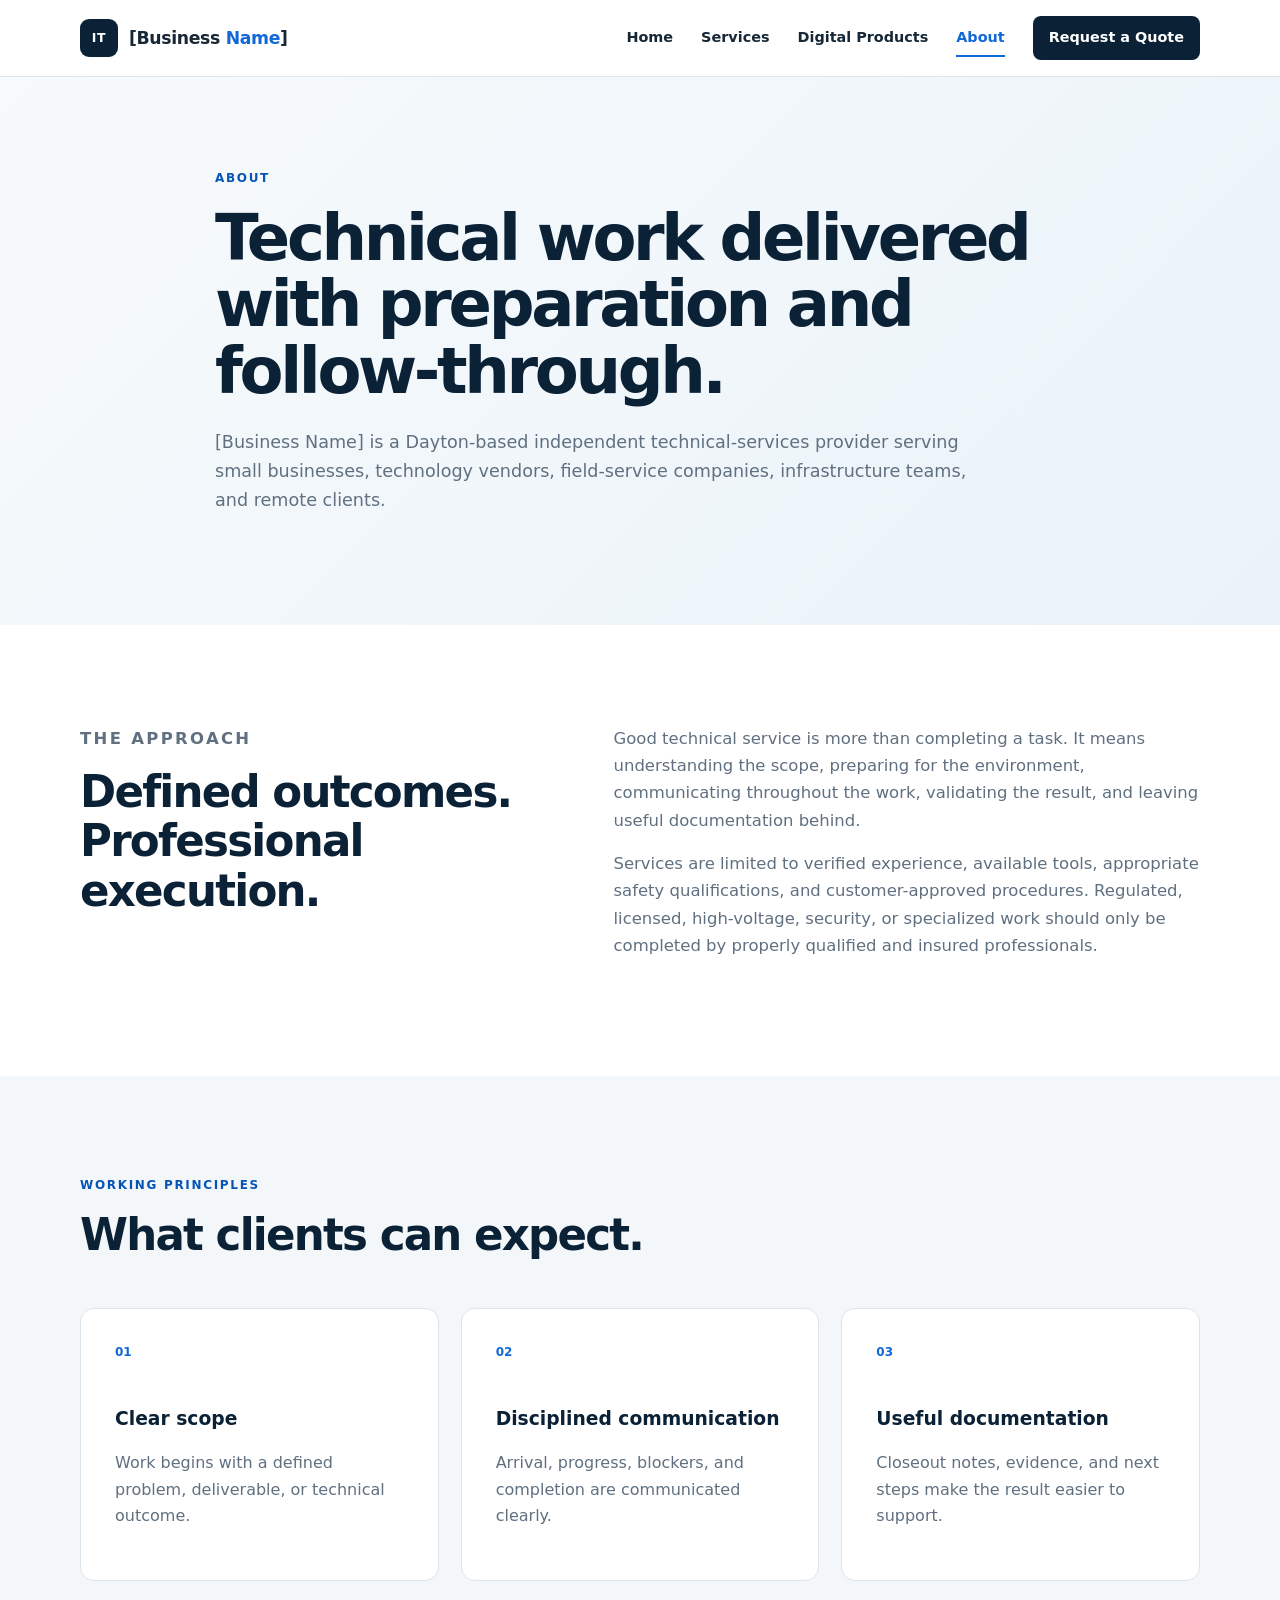
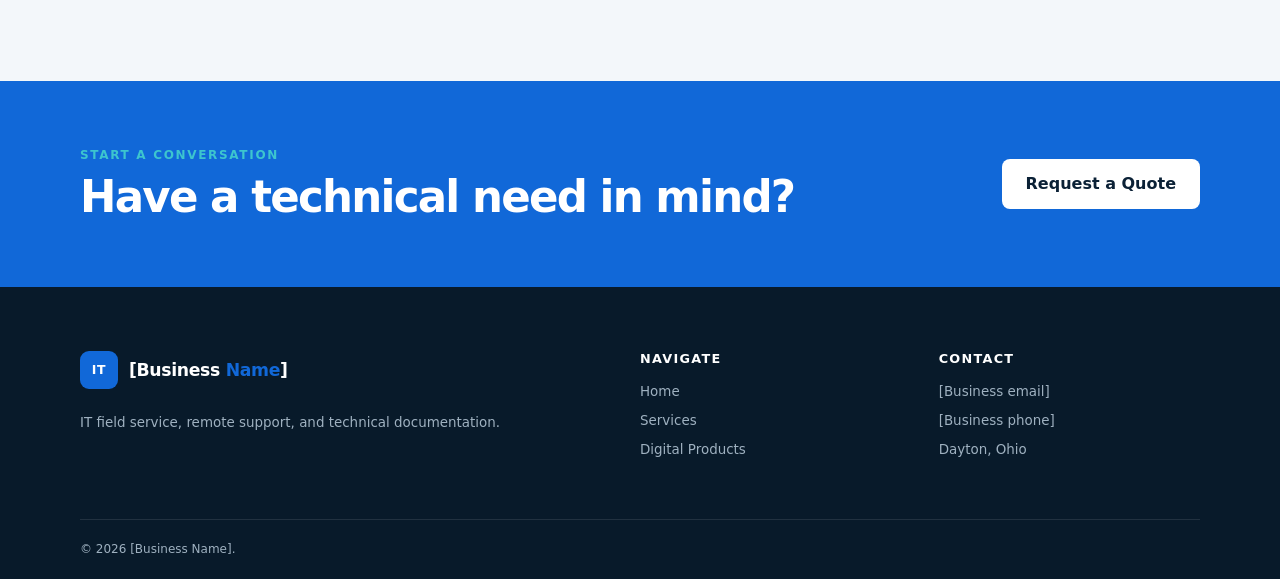
==== about.html @ 68d46cc5 "Initial Laponta Tech Services website" ====
<!doctype html><html lang="en"><head><meta charset="utf-8"><meta name="viewport" content="width=device-width,initial-scale=1"><meta name="description" content="About a Dayton-based technical services provider focused on reliable execution and clear documentation."><title>About | [Business Name]</title>
  <meta property="og:title" content="About | [Business Name]">
  <meta property="og:description" content="About a Dayton-based technical services provider focused on reliable execution and clear documentation.">
  <meta property="og:type" content="website">
  <meta property="og:locale" content="en_US">
  <link rel="icon" href="favicon.svg" type="image/svg+xml"><link rel="stylesheet" href="styles.css"></head><body>
<header class="site-header"><div class="container nav-wrap"><a class="brand" href="index.html"><span class="brand-mark">IT</span><span>[Business <strong>Name</strong>]</span></a><button class="menu-toggle" type="button" aria-expanded="false" aria-controls="main-nav"><span class="sr-only">Toggle navigation</span><span></span><span></span><span></span></button><nav id="main-nav" class="main-nav"><a href="index.html">Home</a><a href="services.html">Services</a><a href="products.html">Digital Products</a><a class="active" href="about.html">About</a><a class="nav-cta" href="contact.html">Request a Quote</a></nav></div></header>
<main><section class="page-hero"><div class="container narrow"><p class="eyebrow">About</p><h1>Technical work delivered with preparation and follow-through.</h1><p>[Business Name] is a Dayton-based independent technical-services provider serving small businesses, technology vendors, field-service companies, infrastructure teams, and remote clients.</p></div></section>
<section class="section"><div class="container split about-copy"><div><p class="eyebrow">The approach</p><h2>Defined outcomes. Professional execution.</h2></div><div><p>Good technical service is more than completing a task. It means understanding the scope, preparing for the environment, communicating throughout the work, validating the result, and leaving useful documentation behind.</p><p>Services are limited to verified experience, available tools, appropriate safety qualifications, and customer-approved procedures. Regulated, licensed, high-voltage, security, or specialized work should only be completed by properly qualified and insured professionals.</p></div></div></section>
<section class="section soft"><div class="container"><div class="section-heading"><div><p class="eyebrow">Working principles</p><h2>What clients can expect.</h2></div></div><div class="card-grid three"><article class="principle"><span>01</span><h3>Clear scope</h3><p>Work begins with a defined problem, deliverable, or technical outcome.</p></article><article class="principle"><span>02</span><h3>Disciplined communication</h3><p>Arrival, progress, blockers, and completion are communicated clearly.</p></article><article class="principle"><span>03</span><h3>Useful documentation</h3><p>Closeout notes, evidence, and next steps make the result easier to support.</p></article></div></div></section>
<section class="cta"><div class="container"><div><p class="eyebrow light">Start a conversation</p><h2>Have a technical need in mind?</h2></div><a class="button white" href="contact.html">Request a Quote</a></div></section></main>
<footer class="site-footer"><div class="container footer-grid"><div><a class="brand footer-brand" href="index.html"><span class="brand-mark">IT</span><span>[Business <strong>Name</strong>]</span></a><p>IT field service, remote support, and technical documentation.</p></div><div><h3>Navigate</h3><a href="index.html">Home</a><a href="services.html">Services</a><a href="products.html">Digital Products</a></div><div><h3>Contact</h3><p>[Business email]</p><p>[Business phone]</p><p>Dayton, Ohio</p></div></div><div class="container copyright">© <span id="year"></span> [Business Name].</div></footer><script src="script.js"></script></body></html>
---- styles.css ----
:root{--navy:#0b2136;--navy2:#123753;--blue:#1168d8;--blue2:#0754b5;--cyan:#3dc5ce;--ink:#172735;--muted:#607080;--line:#dce5ec;--soft:#f3f7fa;--white:#fff;--radius:14px;--shadow:0 18px 50px rgba(11,33,54,.12)}
*{box-sizing:border-box}html{scroll-behavior:smooth}body{margin:0;color:var(--ink);background:#fff;font-family:Inter,ui-sans-serif,system-ui,-apple-system,BlinkMacSystemFont,"Segoe UI",sans-serif;line-height:1.65;-webkit-font-smoothing:antialiased}body.menu-open{overflow:hidden}a{color:inherit;text-decoration:none}p,h1,h2,h3{margin-top:0}.container{width:min(1120px,calc(100% - 40px));margin-inline:auto}.narrow{max-width:850px}.sr-only{position:absolute;width:1px;height:1px;padding:0;margin:-1px;overflow:hidden;clip:rect(0,0,0,0);white-space:nowrap;border:0}.section{padding:100px 0}.soft{background:var(--soft)}
.site-header{position:sticky;top:0;z-index:100;background:rgba(255,255,255,.95);border-bottom:1px solid rgba(220,229,236,.9);backdrop-filter:blur(12px)}.nav-wrap{min-height:76px;display:flex;align-items:center;justify-content:space-between}.brand{display:inline-flex;align-items:center;gap:11px;font-size:1.08rem;font-weight:750;letter-spacing:-.02em}.brand strong{color:var(--blue)}.brand-mark{display:grid;place-items:center;width:38px;height:38px;color:#fff;background:var(--navy);border-radius:9px;font-size:.78rem;letter-spacing:.06em}.main-nav{display:flex;align-items:center;gap:28px;font-size:.9rem;font-weight:650}.main-nav a:hover,.main-nav a.active:not(.nav-cta){color:var(--blue)}.main-nav a.active:not(.nav-cta){box-shadow:0 2px var(--blue);padding-block:5px}.nav-cta{padding:10px 16px;color:#fff;background:var(--navy);border-radius:8px}.nav-cta:hover,.nav-cta.active{color:#fff;background:var(--blue)}.menu-toggle{display:none;width:44px;height:44px;padding:10px;background:transparent;border:0;cursor:pointer}.menu-toggle span:not(.sr-only){display:block;width:23px;height:2px;margin:5px auto;background:var(--navy);transition:.2s}
.hero{position:relative;overflow:hidden;padding:112px 0;background:linear-gradient(135deg,#f7fafc,#eaf3f9)}.hero:after{content:"";position:absolute;right:-170px;top:-250px;width:650px;height:650px;border:100px solid rgba(17,104,216,.07);border-radius:50%}.hero-grid{position:relative;z-index:1;display:grid;grid-template-columns:1.35fr .65fr;gap:75px;align-items:center}.eyebrow{margin-bottom:16px;color:var(--blue2);font-size:.75rem;font-weight:800;letter-spacing:.14em;text-transform:uppercase}.eyebrow.light{color:var(--cyan)}h1{margin-bottom:24px;color:var(--navy);font-size:clamp(2.8rem,5.3vw,4.9rem);line-height:1.04;letter-spacing:-.052em}h2{margin-bottom:18px;color:var(--navy);font-size:clamp(2rem,3.4vw,3rem);line-height:1.13;letter-spacing:-.04em}h3{color:var(--navy);line-height:1.3}.hero-text,.lead{color:var(--muted);font-size:1.1rem}.hero-text{max-width:720px;margin-bottom:32px}.button-row{display:flex;flex-wrap:wrap;gap:12px}.button{display:inline-flex;align-items:center;justify-content:center;min-height:50px;padding:0 23px;border:1px solid transparent;border-radius:8px;font:inherit;font-weight:750;cursor:pointer;transition:transform .2s,background .2s}.button:hover{transform:translateY(-2px)}.button.primary{color:#fff;background:var(--blue)}.button.primary:hover{background:var(--blue2)}.button.secondary{background:#fff;border-color:var(--line)}.button.white{color:var(--navy);background:#fff}.button.full{width:100%}.hero-panel{padding:30px;background:#fff;border:1px solid var(--line);border-radius:var(--radius);box-shadow:var(--shadow)}.hero-panel h2{font-size:1.65rem}.availability{display:flex;align-items:center;gap:9px;color:var(--muted);font-size:.78rem;font-weight:700}.availability i{width:9px;height:9px;background:#26bd72;border-radius:50%;box-shadow:0 0 0 5px rgba(38,189,114,.12)}.check-list{margin:24px 0;padding:20px 0;border-block:1px solid var(--line);list-style:none}.check-list li{margin:9px 0;font-size:.87rem}.check-list li:before{content:"✓";margin-right:9px;color:var(--blue);font-weight:900}.hero-panel>a,.offer-card>a,.text-link,.notice a{color:var(--blue2);font-weight:750;font-size:.9rem}
.section-heading{display:grid;grid-template-columns:1.15fr .85fr;gap:75px;align-items:end;margin-bottom:48px}.section-heading h2{margin-bottom:0}.section-heading>p{margin-bottom:4px;color:var(--muted)}.card-grid{display:grid;gap:22px}.card-grid.three{grid-template-columns:repeat(3,1fr)}.offer-card,.product-card,.principle{padding:34px;background:#fff;border:1px solid var(--line);border-radius:var(--radius)}.offer-card{display:flex;flex-direction:column;min-height:380px}.offer-card.featured{color:#fff;background:var(--navy);border-color:var(--navy);box-shadow:var(--shadow);transform:translateY(-8px)}.offer-card.featured h3{color:#fff}.offer-card.featured p{color:#b8c8d5}.offer-card.featured a{color:var(--cyan)}.card-icon,.principle>span{display:block;margin-bottom:44px;color:var(--blue);font-size:.75rem;font-weight:850}.offer-card h3,.product-card h3{font-size:1.3rem}.offer-card>p{color:var(--muted)}.offer-card .starting{margin-top:auto;padding-top:20px;border-top:1px solid var(--line);font-size:.78rem}.offer-card.featured .starting{border-color:rgba(255,255,255,.15)}.starting strong{display:block;color:var(--navy);font-size:1.15rem}.featured .starting strong{color:#fff}.offer-card>a{margin-top:17px}.split{display:grid;grid-template-columns:.85fr 1.15fr;gap:100px}.audience-list>div{padding:21px 0;border-bottom:1px solid var(--line)}.audience-list strong,.audience-list span{display:block}.audience-list strong{color:var(--navy)}.audience-list span{color:var(--muted);font-size:.88rem}.dark{color:#b8c8d5;background:var(--navy)}.dark h2{color:#fff}.tag-list{display:flex;flex-wrap:wrap;gap:10px;align-content:center}.tag-list span{padding:10px 14px;color:#e5eff6;border:1px solid rgba(255,255,255,.18);border-radius:7px;font-size:.85rem}.area-card{display:grid;grid-template-columns:1fr 1fr;gap:80px;padding:54px;background:var(--soft);border:1px solid var(--line);border-radius:var(--radius)}
.page-hero{padding:92px 0;background:linear-gradient(135deg,#f7fafc,#eaf3f9)}.page-hero h1{font-size:clamp(2.7rem,5vw,4.5rem)}.page-hero p:not(.eyebrow){max-width:760px;color:var(--muted);font-size:1.1rem}.page-hero .button{margin-top:14px}.service-categories article{display:grid;grid-template-columns:70px 1fr;gap:25px;padding:50px 0;border-top:1px solid var(--line)}.service-categories article>span{color:var(--blue);font-size:.78rem;font-weight:850}.service-categories article>div{display:grid;grid-template-columns:.85fr 1.15fr;gap:45px}.service-categories h2{font-size:2rem}.service-categories p{color:var(--muted)}.service-categories ul{margin:0;padding-left:20px}.service-categories li{margin-bottom:8px}.cta{padding:65px 0;color:#fff;background:var(--blue)}.cta .container{display:flex;align-items:center;justify-content:space-between;gap:40px}.cta h2{margin:0;color:#fff}.cta .eyebrow{margin-bottom:8px}.product-card{display:flex;flex-direction:column;min-height:320px}.product-card>span{color:var(--blue);font-size:.72rem;font-weight:800;text-transform:uppercase;letter-spacing:.1em}.product-card p{color:var(--muted)}.product-card strong{margin-top:auto}.product-card button{margin-top:20px;padding:12px;color:var(--muted);background:var(--soft);border:1px solid var(--line);border-radius:7px;font-weight:700}.notice{margin-top:30px;padding:30px;background:var(--soft);border-left:4px solid var(--blue)}.notice p{margin:5px 0}.principle{min-height:240px}.principle p{color:var(--muted)}.about-copy p{color:var(--muted);font-size:1.03rem}
.contact-grid{display:grid;grid-template-columns:.7fr 1.3fr;gap:80px}.contact-info{margin:30px 0}.contact-info>div{padding:15px 0;border-bottom:1px solid var(--line)}.contact-info span,.contact-info strong{display:block}.contact-info span{color:var(--muted);font-size:.7rem;font-weight:700;text-transform:uppercase;letter-spacing:.1em}.small{color:var(--muted);font-size:.76rem}.quote-form{padding:38px;background:var(--soft);border:1px solid var(--line);border-radius:var(--radius)}.form-row{display:grid;grid-template-columns:1fr 1fr;gap:18px}.quote-form label{display:block;margin-bottom:18px;color:var(--navy);font-size:.79rem;font-weight:750}.quote-form input,.quote-form select,.quote-form textarea{width:100%;margin-top:7px;padding:13px 14px;color:var(--ink);background:#fff;border:1px solid #c8d5df;border-radius:7px;font:inherit;font-size:.9rem;outline:none}.quote-form textarea{resize:vertical}.quote-form input:focus,.quote-form select:focus,.quote-form textarea:focus{border-color:var(--blue);box-shadow:0 0 0 3px rgba(17,104,216,.12)}.form-note{margin:12px 0 0;color:var(--muted);font-size:.72rem;text-align:center}
.site-footer{padding-top:64px;color:#9fb1c0;background:#081a2a}.footer-grid{display:grid;grid-template-columns:1.5fr .7fr .8fr;gap:70px;padding-bottom:50px}.footer-brand{margin-bottom:16px;color:#fff}.footer-brand .brand-mark{background:var(--blue)}.footer-grid h3{margin-bottom:13px;color:#fff;font-size:.8rem;text-transform:uppercase;letter-spacing:.1em}.footer-grid a:not(.brand),.footer-grid p{display:block;margin:7px 0;font-size:.84rem}.footer-grid a:not(.brand):hover{color:#fff}.copyright{padding:20px 0;border-top:1px solid rgba(255,255,255,.1);font-size:.75rem}
@media(max-width:850px){.section{padding:76px 0}.menu-toggle{display:block}.main-nav{position:fixed;inset:76px 0 auto;display:grid;gap:0;padding:15px 20px 25px;background:#fff;border-bottom:1px solid var(--line);box-shadow:0 18px 30px rgba(11,33,54,.1);transform:translateY(-140%);opacity:0;visibility:hidden;transition:.25s}.main-nav.open{transform:none;opacity:1;visibility:visible}.main-nav a{padding:13px 5px}.main-nav a.active:not(.nav-cta){box-shadow:none}.main-nav .nav-cta{margin-top:8px;text-align:center}.menu-toggle.active span:nth-child(2){transform:translateY(7px) rotate(45deg)}.menu-toggle.active span:nth-child(3){opacity:0}.menu-toggle.active span:nth-child(4){transform:translateY(-7px) rotate(-45deg)}.hero{padding:76px 0}.hero-grid,.split,.contact-grid{grid-template-columns:1fr;gap:45px}.hero-panel{max-width:600px}.card-grid.three{grid-template-columns:1fr;max-width:620px;margin-inline:auto}.offer-card{min-height:auto}.offer-card.featured{transform:none}.section-heading,.area-card{grid-template-columns:1fr;gap:18px}.service-categories article>div{grid-template-columns:1fr;gap:10px}.footer-grid{grid-template-columns:1.3fr 1fr 1fr;gap:30px}}
@media(max-width:600px){.container{width:min(100% - 28px,1120px)}.section{padding:62px 0}.hero,.page-hero{padding:62px 0}h1{font-size:clamp(2.5rem,12vw,3.4rem)}.button-row{flex-direction:column}.button-row .button{width:100%}.area-card{padding:30px 24px}.service-categories article{grid-template-columns:1fr;gap:12px;padding:38px 0}.cta .container{align-items:flex-start;flex-direction:column}.form-row{grid-template-columns:1fr;gap:0}.quote-form{padding:25px 20px}.footer-grid{grid-template-columns:1fr;gap:28px}.site-footer{padding-top:46px}}
@media(prefers-reduced-motion:reduce){html{scroll-behavior:auto}*,*:before,*:after{transition-duration:.01ms!important}}
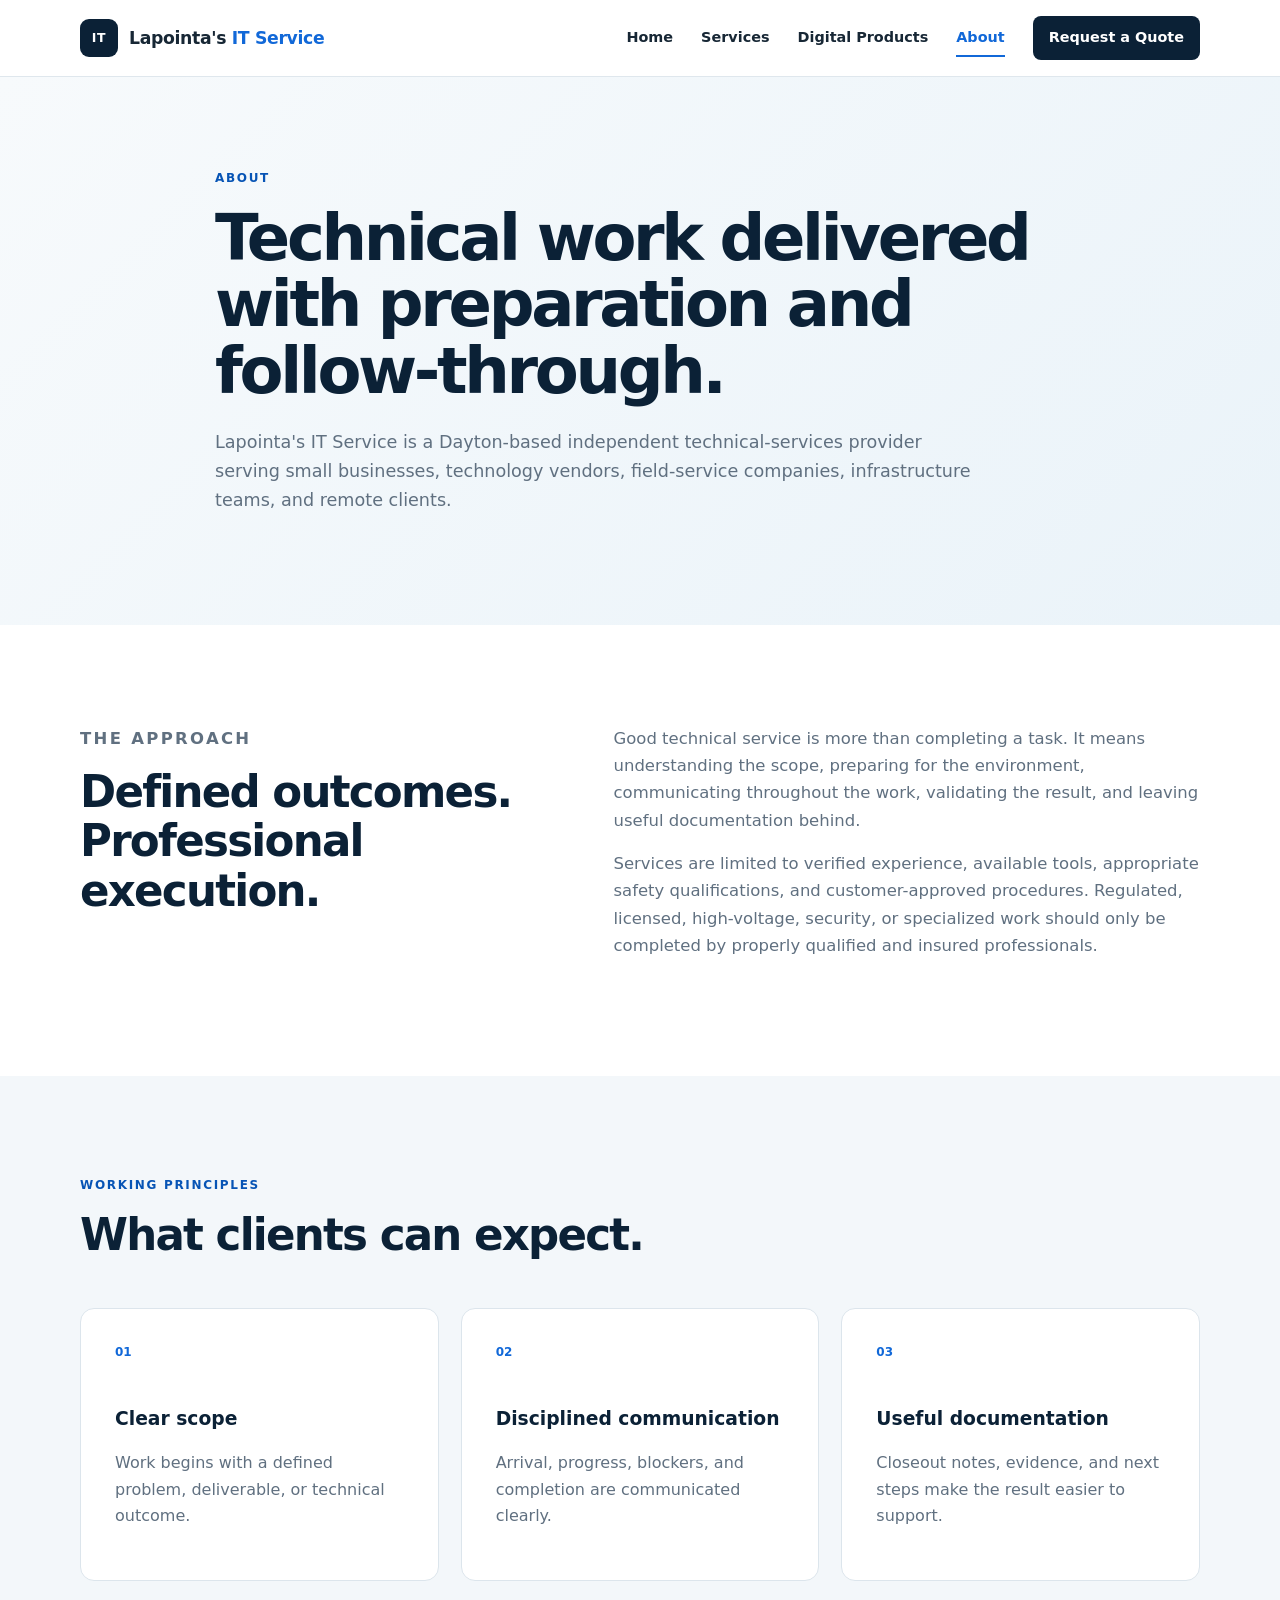
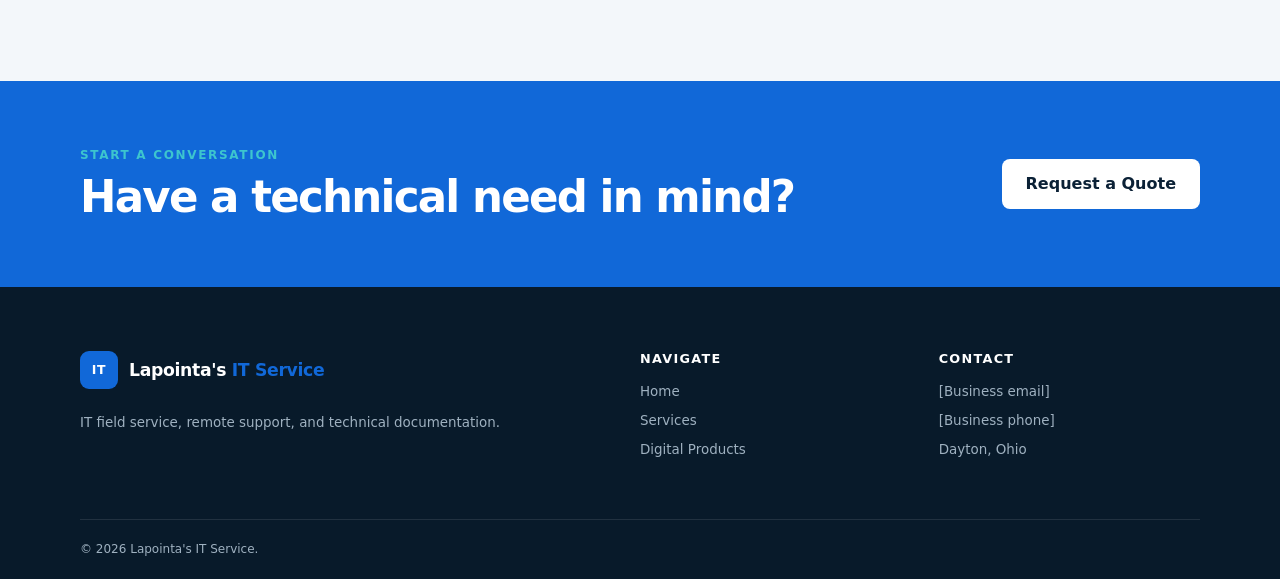
==== commit b99c2613: "Initial website" ====
--- a/about.html
+++ b/about.html
@@ -1,12 +1,12 @@
-<!doctype html><html lang="en"><head><meta charset="utf-8"><meta name="viewport" content="width=device-width,initial-scale=1"><meta name="description" content="About a Dayton-based technical services provider focused on reliable execution and clear documentation."><title>About | [Business Name]</title>
-  <meta property="og:title" content="About | [Business Name]">
+<!doctype html><html lang="en"><head><meta charset="utf-8"><meta name="viewport" content="width=device-width,initial-scale=1"><meta name="description" content="About a Dayton-based technical services provider focused on reliable execution and clear documentation."><title>About | Lapointa's IT Service</title>
+  <meta property="og:title" content="About | Lapointa's IT Service">
   <meta property="og:description" content="About a Dayton-based technical services provider focused on reliable execution and clear documentation.">
   <meta property="og:type" content="website">
   <meta property="og:locale" content="en_US">
   <link rel="icon" href="favicon.svg" type="image/svg+xml"><link rel="stylesheet" href="styles.css"></head><body>
-<header class="site-header"><div class="container nav-wrap"><a class="brand" href="index.html"><span class="brand-mark">IT</span><span>[Business <strong>Name</strong>]</span></a><button class="menu-toggle" type="button" aria-expanded="false" aria-controls="main-nav"><span class="sr-only">Toggle navigation</span><span></span><span></span><span></span></button><nav id="main-nav" class="main-nav"><a href="index.html">Home</a><a href="services.html">Services</a><a href="products.html">Digital Products</a><a class="active" href="about.html">About</a><a class="nav-cta" href="contact.html">Request a Quote</a></nav></div></header>
-<main><section class="page-hero"><div class="container narrow"><p class="eyebrow">About</p><h1>Technical work delivered with preparation and follow-through.</h1><p>[Business Name] is a Dayton-based independent technical-services provider serving small businesses, technology vendors, field-service companies, infrastructure teams, and remote clients.</p></div></section>
+<header class="site-header"><div class="container nav-wrap"><a class="brand" href="index.html"><span class="brand-mark">IT</span><span>Lapointa's <strong>IT Service</strong></span></a><button class="menu-toggle" type="button" aria-expanded="false" aria-controls="main-nav"><span class="sr-only">Toggle navigation</span><span></span><span></span><span></span></button><nav id="main-nav" class="main-nav"><a href="index.html">Home</a><a href="services.html">Services</a><a href="products.html">Digital Products</a><a class="active" href="about.html">About</a><a class="nav-cta" href="contact.html">Request a Quote</a></nav></div></header>
+<main><section class="page-hero"><div class="container narrow"><p class="eyebrow">About</p><h1>Technical work delivered with preparation and follow-through.</h1><p>Lapointa's IT Service is a Dayton-based independent technical-services provider serving small businesses, technology vendors, field-service companies, infrastructure teams, and remote clients.</p></div></section>
 <section class="section"><div class="container split about-copy"><div><p class="eyebrow">The approach</p><h2>Defined outcomes. Professional execution.</h2></div><div><p>Good technical service is more than completing a task. It means understanding the scope, preparing for the environment, communicating throughout the work, validating the result, and leaving useful documentation behind.</p><p>Services are limited to verified experience, available tools, appropriate safety qualifications, and customer-approved procedures. Regulated, licensed, high-voltage, security, or specialized work should only be completed by properly qualified and insured professionals.</p></div></div></section>
 <section class="section soft"><div class="container"><div class="section-heading"><div><p class="eyebrow">Working principles</p><h2>What clients can expect.</h2></div></div><div class="card-grid three"><article class="principle"><span>01</span><h3>Clear scope</h3><p>Work begins with a defined problem, deliverable, or technical outcome.</p></article><article class="principle"><span>02</span><h3>Disciplined communication</h3><p>Arrival, progress, blockers, and completion are communicated clearly.</p></article><article class="principle"><span>03</span><h3>Useful documentation</h3><p>Closeout notes, evidence, and next steps make the result easier to support.</p></article></div></div></section>
 <section class="cta"><div class="container"><div><p class="eyebrow light">Start a conversation</p><h2>Have a technical need in mind?</h2></div><a class="button white" href="contact.html">Request a Quote</a></div></section></main>
-<footer class="site-footer"><div class="container footer-grid"><div><a class="brand footer-brand" href="index.html"><span class="brand-mark">IT</span><span>[Business <strong>Name</strong>]</span></a><p>IT field service, remote support, and technical documentation.</p></div><div><h3>Navigate</h3><a href="index.html">Home</a><a href="services.html">Services</a><a href="products.html">Digital Products</a></div><div><h3>Contact</h3><p>[Business email]</p><p>[Business phone]</p><p>Dayton, Ohio</p></div></div><div class="container copyright">© <span id="year"></span> [Business Name].</div></footer><script src="script.js"></script></body></html>
+<footer class="site-footer"><div class="container footer-grid"><div><a class="brand footer-brand" href="index.html"><span class="brand-mark">IT</span><span>Lapointa's <strong>IT Service</strong></span></a><p>IT field service, remote support, and technical documentation.</p></div><div><h3>Navigate</h3><a href="index.html">Home</a><a href="services.html">Services</a><a href="products.html">Digital Products</a></div><div><h3>Contact</h3><p>[Business email]</p><p>[Business phone]</p><p>Dayton, Ohio</p></div></div><div class="container copyright">© <span id="year"></span> Lapointa's IT Service.</div></footer><script src="script.js"></script></body></html>
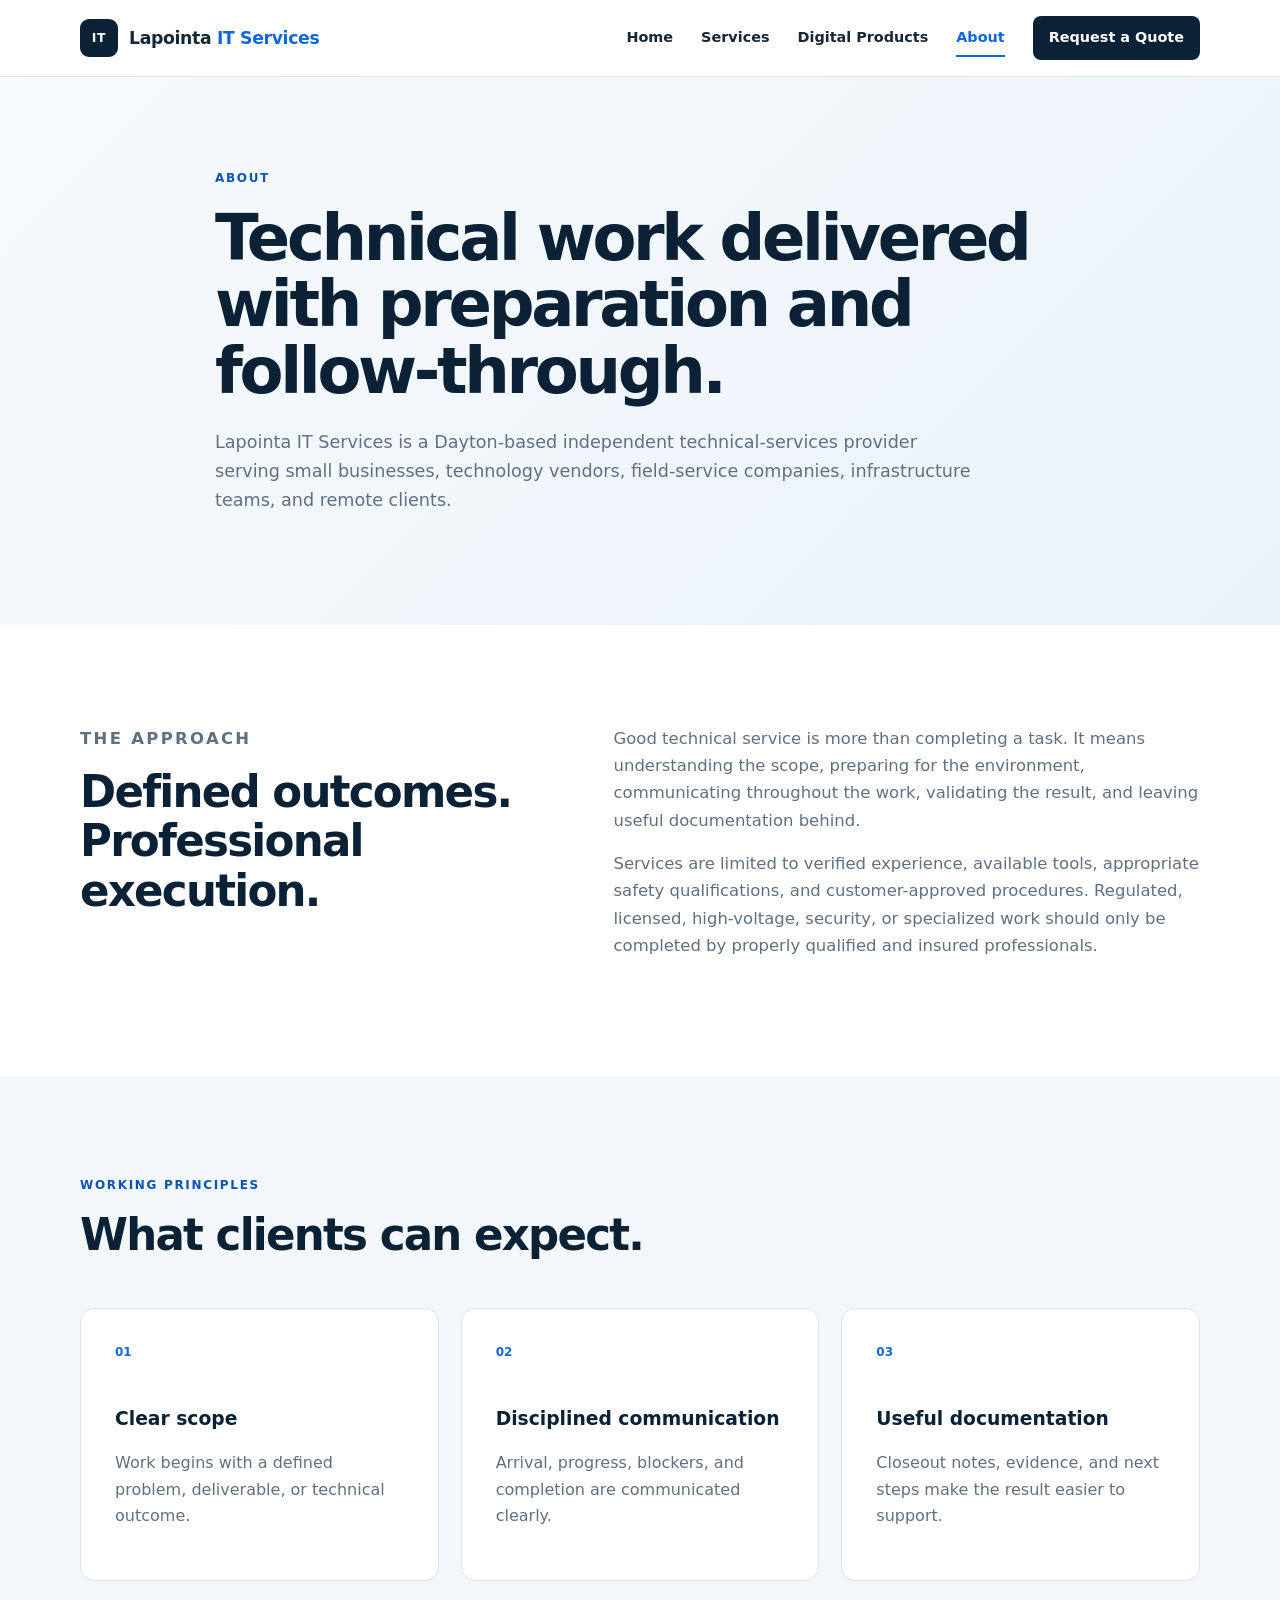
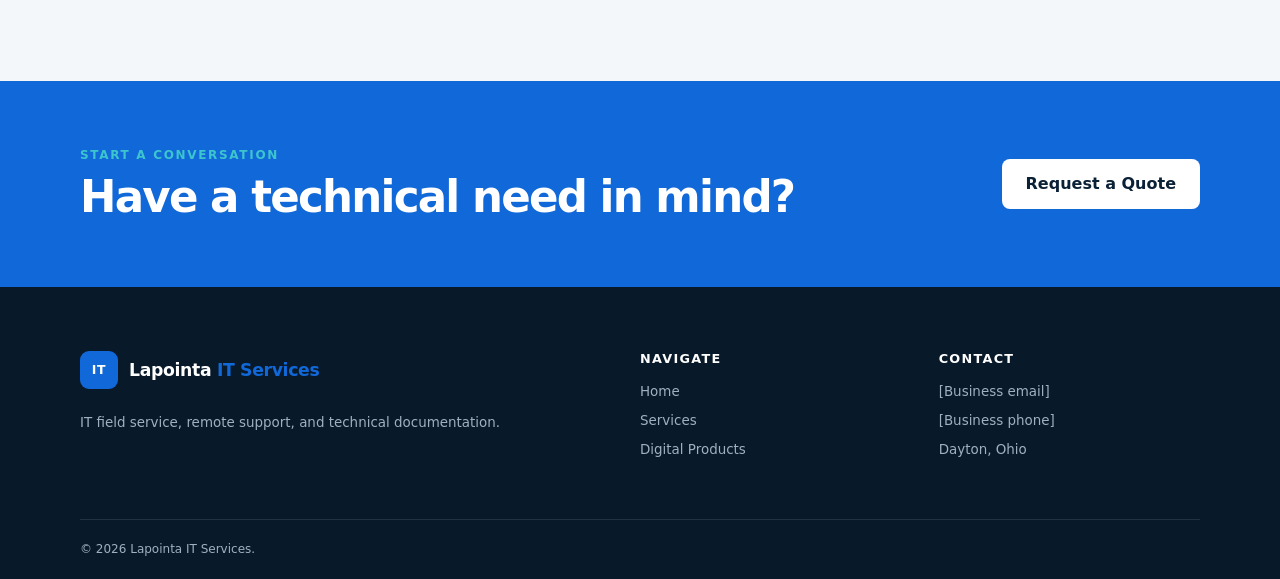
==== commit 939e1bfe: "Standardize Lapointa IT Services branding" ====
--- a/about.html
+++ b/about.html
@@ -1,12 +1,12 @@
-<!doctype html><html lang="en"><head><meta charset="utf-8"><meta name="viewport" content="width=device-width,initial-scale=1"><meta name="description" content="About a Dayton-based technical services provider focused on reliable execution and clear documentation."><title>About | Lapointa's IT Service</title>
-  <meta property="og:title" content="About | Lapointa's IT Service">
+<!doctype html><html lang="en"><head><meta charset="utf-8"><meta name="viewport" content="width=device-width,initial-scale=1"><meta name="description" content="Learn about Lapointa IT Services, a Dayton-based provider focused on reliable technical execution and clear documentation."><title>About | Lapointa IT Services</title>
+  <meta property="og:title" content="About | Lapointa IT Services">
   <meta property="og:description" content="About a Dayton-based technical services provider focused on reliable execution and clear documentation.">
   <meta property="og:type" content="website">
   <meta property="og:locale" content="en_US">
   <link rel="icon" href="favicon.svg" type="image/svg+xml"><link rel="stylesheet" href="styles.css"></head><body>
-<header class="site-header"><div class="container nav-wrap"><a class="brand" href="index.html"><span class="brand-mark">IT</span><span>Lapointa's <strong>IT Service</strong></span></a><button class="menu-toggle" type="button" aria-expanded="false" aria-controls="main-nav"><span class="sr-only">Toggle navigation</span><span></span><span></span><span></span></button><nav id="main-nav" class="main-nav"><a href="index.html">Home</a><a href="services.html">Services</a><a href="products.html">Digital Products</a><a class="active" href="about.html">About</a><a class="nav-cta" href="contact.html">Request a Quote</a></nav></div></header>
-<main><section class="page-hero"><div class="container narrow"><p class="eyebrow">About</p><h1>Technical work delivered with preparation and follow-through.</h1><p>Lapointa's IT Service is a Dayton-based independent technical-services provider serving small businesses, technology vendors, field-service companies, infrastructure teams, and remote clients.</p></div></section>
+<header class="site-header"><div class="container nav-wrap"><a class="brand" href="index.html"><span class="brand-mark">IT</span><span>Lapointa <strong>IT Services</strong></span></a><button class="menu-toggle" type="button" aria-expanded="false" aria-controls="main-nav"><span class="sr-only">Toggle navigation</span><span></span><span></span><span></span></button><nav id="main-nav" class="main-nav"><a href="index.html">Home</a><a href="services.html">Services</a><a href="products.html">Digital Products</a><a class="active" href="about.html">About</a><a class="nav-cta" href="contact.html">Request a Quote</a></nav></div></header>
+<main><section class="page-hero"><div class="container narrow"><p class="eyebrow">About</p><h1>Technical work delivered with preparation and follow-through.</h1><p>Lapointa IT Services is a Dayton-based independent technical-services provider serving small businesses, technology vendors, field-service companies, infrastructure teams, and remote clients.</p></div></section>
 <section class="section"><div class="container split about-copy"><div><p class="eyebrow">The approach</p><h2>Defined outcomes. Professional execution.</h2></div><div><p>Good technical service is more than completing a task. It means understanding the scope, preparing for the environment, communicating throughout the work, validating the result, and leaving useful documentation behind.</p><p>Services are limited to verified experience, available tools, appropriate safety qualifications, and customer-approved procedures. Regulated, licensed, high-voltage, security, or specialized work should only be completed by properly qualified and insured professionals.</p></div></div></section>
 <section class="section soft"><div class="container"><div class="section-heading"><div><p class="eyebrow">Working principles</p><h2>What clients can expect.</h2></div></div><div class="card-grid three"><article class="principle"><span>01</span><h3>Clear scope</h3><p>Work begins with a defined problem, deliverable, or technical outcome.</p></article><article class="principle"><span>02</span><h3>Disciplined communication</h3><p>Arrival, progress, blockers, and completion are communicated clearly.</p></article><article class="principle"><span>03</span><h3>Useful documentation</h3><p>Closeout notes, evidence, and next steps make the result easier to support.</p></article></div></div></section>
 <section class="cta"><div class="container"><div><p class="eyebrow light">Start a conversation</p><h2>Have a technical need in mind?</h2></div><a class="button white" href="contact.html">Request a Quote</a></div></section></main>
-<footer class="site-footer"><div class="container footer-grid"><div><a class="brand footer-brand" href="index.html"><span class="brand-mark">IT</span><span>Lapointa's <strong>IT Service</strong></span></a><p>IT field service, remote support, and technical documentation.</p></div><div><h3>Navigate</h3><a href="index.html">Home</a><a href="services.html">Services</a><a href="products.html">Digital Products</a></div><div><h3>Contact</h3><p>[Business email]</p><p>[Business phone]</p><p>Dayton, Ohio</p></div></div><div class="container copyright">© <span id="year"></span> Lapointa's IT Service.</div></footer><script src="script.js"></script></body></html>
+<footer class="site-footer"><div class="container footer-grid"><div><a class="brand footer-brand" href="index.html"><span class="brand-mark">IT</span><span>Lapointa <strong>IT Services</strong></span></a><p>IT field service, remote support, and technical documentation.</p></div><div><h3>Navigate</h3><a href="index.html">Home</a><a href="services.html">Services</a><a href="products.html">Digital Products</a></div><div><h3>Contact</h3><p>[Business email]</p><p>[Business phone]</p><p>Dayton, Ohio</p></div></div><div class="container copyright">© <span id="year"></span> Lapointa IT Services.</div></footer><script src="script.js"></script></body></html>
